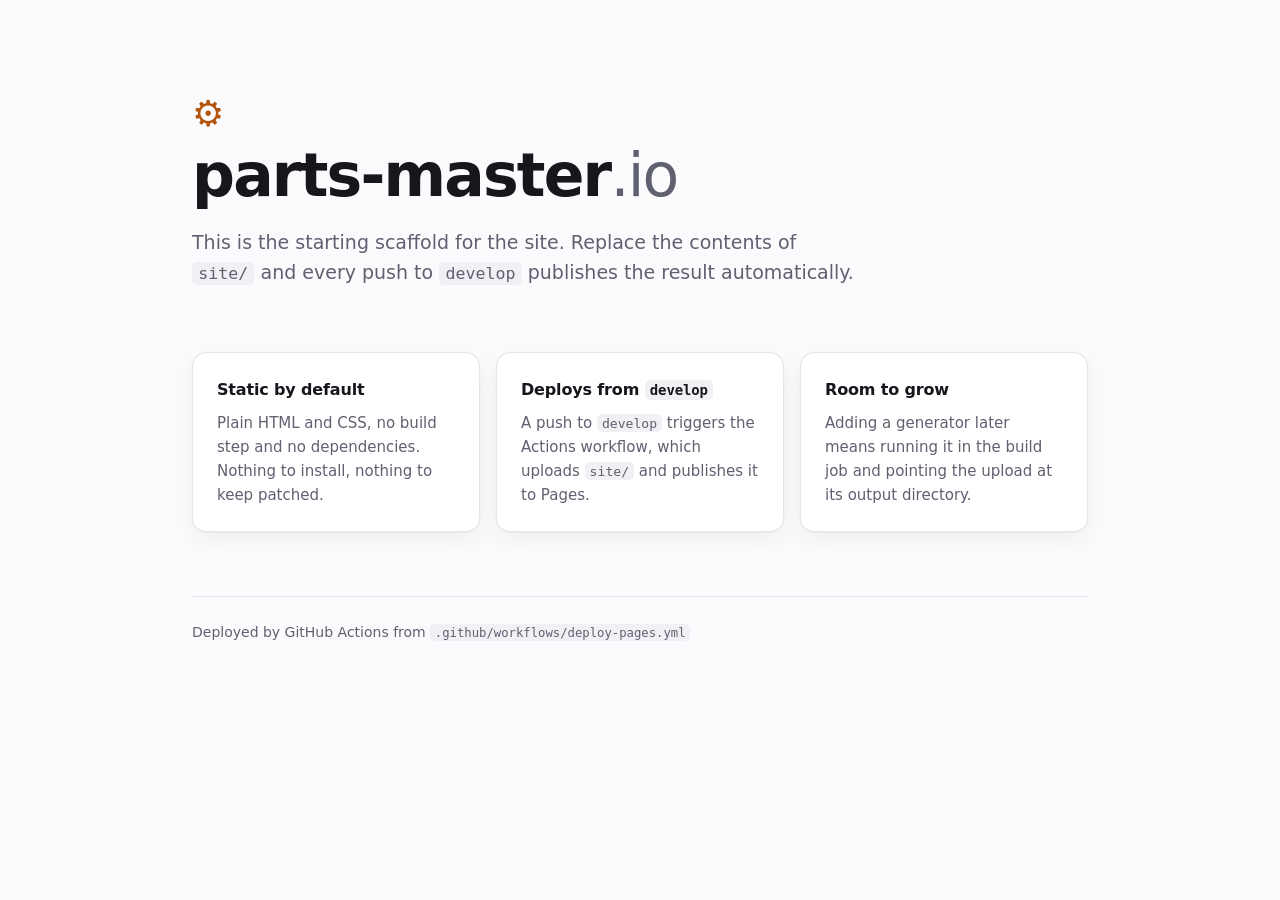
==== site/index.html @ 9e061e6a "initial commit" ====
<!doctype html>
<html lang="en">
  <head>
    <meta charset="utf-8" />
    <meta name="viewport" content="width=device-width, initial-scale=1" />
    <title>parts-master.io</title>
    <meta
      name="description"
      content="parts-master.io — site scaffold deployed to GitHub Pages from the develop branch."
    />
    <!-- Relative hrefs, not /styles.css: the site is served from a subpath
         (/parts-master.io/) until a custom domain points at it. -->
    <link rel="stylesheet" href="styles.css" />
    <link
      rel="icon"
      href="data:image/svg+xml,<svg xmlns='http://www.w3.org/2000/svg' viewBox='0 0 100 100'><text y='.9em' font-size='90'>⚙️</text></svg>"
    />
  </head>
  <body>
    <div class="wrap">
      <header>
        <span class="mark" aria-hidden="true">⚙</span>
        <h1>parts&#8209;master<span class="tld">.io</span></h1>
        <p class="lede">
          This is the starting scaffold for the site. Replace the contents of
          <code>site/</code> and every push to <code>develop</code> publishes
          the result automatically.
        </p>
      </header>

      <main>
        <section class="cards" aria-label="How this site deploys">
          <article class="card">
            <h2>Static by default</h2>
            <p>
              Plain HTML and CSS, no build step and no dependencies. Nothing to
              install, nothing to keep patched.
            </p>
          </article>
          <article class="card">
            <h2>Deploys from <code>develop</code></h2>
            <p>
              A push to <code>develop</code> triggers the Actions workflow,
              which uploads <code>site/</code> and publishes it to Pages.
            </p>
          </article>
          <article class="card">
            <h2>Room to grow</h2>
            <p>
              Adding a generator later means running it in the build job and
              pointing the upload at its output directory.
            </p>
          </article>
        </section>
      </main>

      <footer>
        <p>
          Deployed by GitHub Actions from
          <code>.github/workflows/deploy-pages.yml</code>
        </p>
      </footer>
    </div>
  </body>
</html>
---- site/styles.css ----
/* parts-master.io — single stylesheet, no external fonts or assets. */

:root {
  --bg: #fbfbfd;
  --panel: #ffffff;
  --border: #e4e4ec;
  --text: #16161d;
  --muted: #5f6070;
  --accent: #b4530a;
  --code-bg: #f0f0f5;
  --shadow: 0 1px 2px rgb(16 16 29 / 0.05), 0 8px 24px rgb(16 16 29 / 0.05);
}

@media (prefers-color-scheme: dark) {
  :root {
    --bg: #0e0e13;
    --panel: #17171f;
    --border: #2a2a36;
    --text: #f2f2f6;
    --muted: #a0a1b2;
    --accent: #f2a15e;
    --code-bg: #22222d;
    --shadow: 0 1px 2px rgb(0 0 0 / 0.4), 0 8px 24px rgb(0 0 0 / 0.3);
  }
}

*,
*::before,
*::after {
  box-sizing: border-box;
}

body {
  margin: 0;
  padding: 0;
  background: var(--bg);
  color: var(--text);
  font-family: ui-sans-serif, system-ui, -apple-system, "Segoe UI", Roboto,
    Helvetica, Arial, sans-serif;
  line-height: 1.6;
  -webkit-font-smoothing: antialiased;
}

.wrap {
  max-width: 60rem;
  margin: 0 auto;
  padding: clamp(2.5rem, 8vw, 6rem) clamp(1.25rem, 5vw, 2rem);
}

/* ---------- header ---------- */

.mark {
  display: block;
  font-size: 2.25rem;
  line-height: 1;
  color: var(--accent);
}

h1 {
  margin: 0.75rem 0 0;
  font-size: clamp(2.25rem, 7vw, 3.75rem);
  font-weight: 700;
  letter-spacing: -0.03em;
  line-height: 1.05;
}

.tld {
  color: var(--muted);
  font-weight: 400;
}

.lede {
  margin: 1.25rem 0 0;
  max-width: 42rem;
  font-size: clamp(1rem, 2.5vw, 1.1875rem);
  color: var(--muted);
}

/* ---------- cards ---------- */

.cards {
  display: grid;
  /* Collapses to one column on narrow screens without a media query. */
  grid-template-columns: repeat(auto-fit, minmax(15rem, 1fr));
  gap: 1rem;
  margin: clamp(2.5rem, 7vw, 4rem) 0 0;
  padding: 0;
}

.card {
  background: var(--panel);
  border: 1px solid var(--border);
  border-radius: 0.875rem;
  box-shadow: var(--shadow);
  padding: 1.5rem;
}

.card h2 {
  margin: 0 0 0.5rem;
  font-size: 1rem;
  font-weight: 650;
  letter-spacing: -0.01em;
}

.card p {
  margin: 0;
  font-size: 0.9375rem;
  color: var(--muted);
}

/* ---------- code + footer ---------- */

code {
  background: var(--code-bg);
  border-radius: 0.3125rem;
  padding: 0.125em 0.375em;
  font-family: ui-monospace, SFMono-Regular, "SF Mono", Menlo, Consolas,
    monospace;
  font-size: 0.875em;
}

footer {
  margin-top: clamp(2.5rem, 7vw, 4rem);
  padding-top: 1.5rem;
  border-top: 1px solid var(--border);
}

footer p {
  margin: 0;
  font-size: 0.875rem;
  color: var(--muted);
}

/* ---------- 404 ---------- */

.notfound {
  text-align: center;
  padding: clamp(3rem, 12vw, 8rem) 0;
}

.notfound .code {
  display: block;
  font-size: clamp(3.5rem, 14vw, 6rem);
  font-weight: 700;
  letter-spacing: -0.04em;
  line-height: 1;
  color: var(--accent);
  background: none;
  padding: 0;
  font-family: inherit;
}

.notfound a {
  color: var(--accent);
}
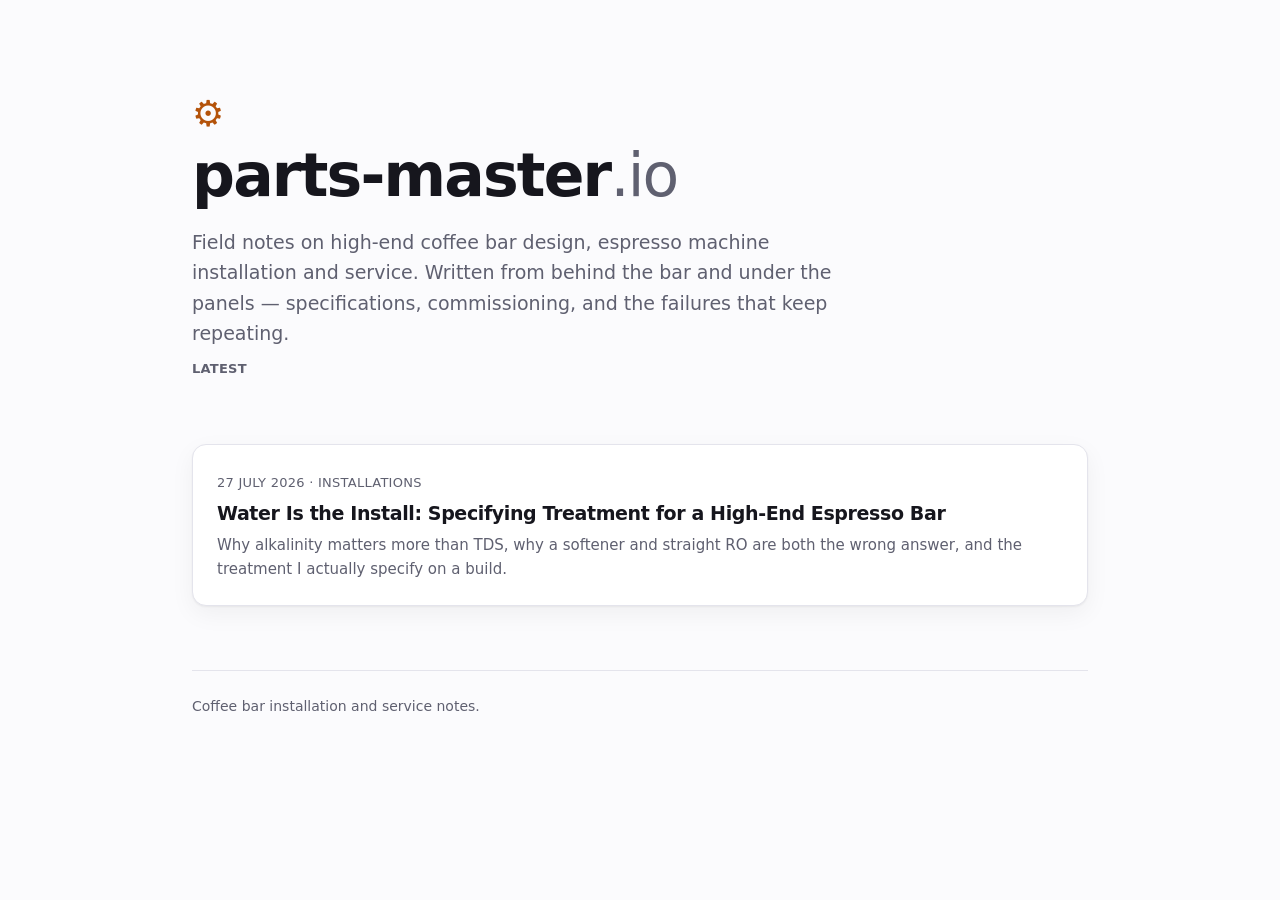
==== commit f78b3253: "Add site, Pages deploy workflow, and first installation post Publishes site/ to GitHub Pages via Act" ====
--- a/site/index.html
+++ b/site/index.html
@@ -6,7 +6,7 @@
     <title>parts-master.io</title>
     <meta
       name="description"
-      content="parts-master.io — site scaffold deployed to GitHub Pages from the develop branch."
+      content="Field notes on high-end coffee bar design, espresso machine installation and service, from a working barista and technician."
     />
     <!-- Relative hrefs, not /styles.css: the site is served from a subpath
          (/parts-master.io/) until a custom domain points at it. -->
@@ -22,43 +22,38 @@
         <span class="mark" aria-hidden="true">⚙</span>
         <h1>parts&#8209;master<span class="tld">.io</span></h1>
         <p class="lede">
-          This is the starting scaffold for the site. Replace the contents of
-          <code>site/</code> and every push to <code>develop</code> publishes
-          the result automatically.
+          Field notes on high-end coffee bar design, espresso machine
+          installation and service. Written from behind the bar and under the
+          panels — specifications, commissioning, and the failures that keep
+          repeating.
         </p>
       </header>
 
       <main>
-        <section class="cards" aria-label="How this site deploys">
-          <article class="card">
-            <h2>Static by default</h2>
-            <p>
-              Plain HTML and CSS, no build step and no dependencies. Nothing to
-              install, nothing to keep patched.
-            </p>
-          </article>
-          <article class="card">
-            <h2>Deploys from <code>develop</code></h2>
-            <p>
-              A push to <code>develop</code> triggers the Actions workflow,
-              which uploads <code>site/</code> and publishes it to Pages.
-            </p>
-          </article>
-          <article class="card">
-            <h2>Room to grow</h2>
-            <p>
-              Adding a generator later means running it in the build job and
-              pointing the upload at its output directory.
-            </p>
-          </article>
-        </section>
+        <h2 class="meta">Latest</h2>
+        <ul class="posts">
+          <li>
+            <a href="blog/water-treatment-for-espresso-installs.html">
+              <span class="meta"
+                ><time datetime="2026-07-27">27 July 2026</time> ·
+                Installations</span
+              >
+              <h3>
+                Water Is the Install: Specifying Treatment for a High-End
+                Espresso Bar
+              </h3>
+              <p>
+                Why alkalinity matters more than TDS, why a softener and
+                straight RO are both the wrong answer, and the treatment I
+                actually specify on a build.
+              </p>
+            </a>
+          </li>
+        </ul>
       </main>
 
       <footer>
-        <p>
-          Deployed by GitHub Actions from
-          <code>.github/workflows/deploy-pages.yml</code>
-        </p>
+        <p>Coffee bar installation and service notes.</p>
       </footer>
     </div>
   </body>
--- a/site/styles.css
+++ b/site/styles.css
@@ -131,6 +131,179 @@
   color: var(--muted);
 }
 
+/* ---------- post list ---------- */
+
+.posts {
+  list-style: none;
+  margin: clamp(2.5rem, 7vw, 4rem) 0 0;
+  padding: 0;
+}
+
+.posts li + li {
+  margin-top: 1rem;
+}
+
+.posts a {
+  display: block;
+  background: var(--panel);
+  border: 1px solid var(--border);
+  border-radius: 0.875rem;
+  box-shadow: var(--shadow);
+  padding: 1.5rem;
+  text-decoration: none;
+  color: inherit;
+  transition: border-color 0.15s ease, transform 0.15s ease;
+}
+
+.posts a:hover,
+.posts a:focus-visible {
+  border-color: var(--accent);
+  transform: translateY(-2px);
+}
+
+.posts h3 {
+  margin: 0.375rem 0 0.5rem;
+  font-size: 1.1875rem;
+  font-weight: 650;
+  letter-spacing: -0.02em;
+  line-height: 1.3;
+}
+
+.posts p {
+  margin: 0;
+  font-size: 0.9375rem;
+  color: var(--muted);
+}
+
+.meta {
+  font-size: 0.8125rem;
+  color: var(--muted);
+  letter-spacing: 0.02em;
+  text-transform: uppercase;
+}
+
+/* ---------- article prose ---------- */
+
+.prose {
+  max-width: 40rem;
+}
+
+.post-title {
+  margin: 0.5rem 0 0;
+  font-size: clamp(1.875rem, 5.5vw, 2.75rem);
+  font-weight: 700;
+  letter-spacing: -0.03em;
+  line-height: 1.1;
+}
+
+.standfirst {
+  margin: 1rem 0 0;
+  font-size: clamp(1.0625rem, 2.5vw, 1.1875rem);
+  color: var(--muted);
+}
+
+.prose h2 {
+  margin: 2.75rem 0 0.75rem;
+  font-size: 1.375rem;
+  font-weight: 650;
+  letter-spacing: -0.02em;
+  line-height: 1.25;
+}
+
+.prose h3 {
+  margin: 2rem 0 0.5rem;
+  font-size: 1.0625rem;
+  font-weight: 650;
+}
+
+.prose p,
+.prose li {
+  font-size: 1.0625rem;
+}
+
+.prose ul,
+.prose ol {
+  padding-left: 1.25rem;
+}
+
+.prose li + li {
+  margin-top: 0.5rem;
+}
+
+.prose strong {
+  font-weight: 650;
+  color: var(--text);
+}
+
+.prose a {
+  color: var(--accent);
+  text-underline-offset: 0.2em;
+}
+
+.callout {
+  margin: 1.75rem 0;
+  padding: 1.125rem 1.25rem;
+  background: var(--panel);
+  border: 1px solid var(--border);
+  border-left: 3px solid var(--accent);
+  border-radius: 0.5rem;
+}
+
+.callout p {
+  margin: 0;
+  font-size: 1rem;
+}
+
+/* Wide tables scroll inside their own box; the page never scrolls sideways. */
+.table-scroll {
+  overflow-x: auto;
+  margin: 1.75rem 0;
+  border: 1px solid var(--border);
+  border-radius: 0.625rem;
+  background: var(--panel);
+}
+
+table {
+  border-collapse: collapse;
+  width: 100%;
+  min-width: 34rem;
+  font-size: 0.9375rem;
+}
+
+th,
+td {
+  text-align: left;
+  padding: 0.6875rem 1rem;
+  border-bottom: 1px solid var(--border);
+}
+
+th {
+  font-weight: 650;
+  font-size: 0.8125rem;
+  text-transform: uppercase;
+  letter-spacing: 0.03em;
+  color: var(--muted);
+}
+
+tbody tr:last-child td {
+  border-bottom: none;
+}
+
+td:first-child {
+  font-weight: 550;
+}
+
+.backlink {
+  display: inline-block;
+  font-size: 0.9375rem;
+  color: var(--muted);
+  text-decoration: none;
+}
+
+.backlink:hover {
+  color: var(--accent);
+}
+
 /* ---------- 404 ---------- */
 
 .notfound {
